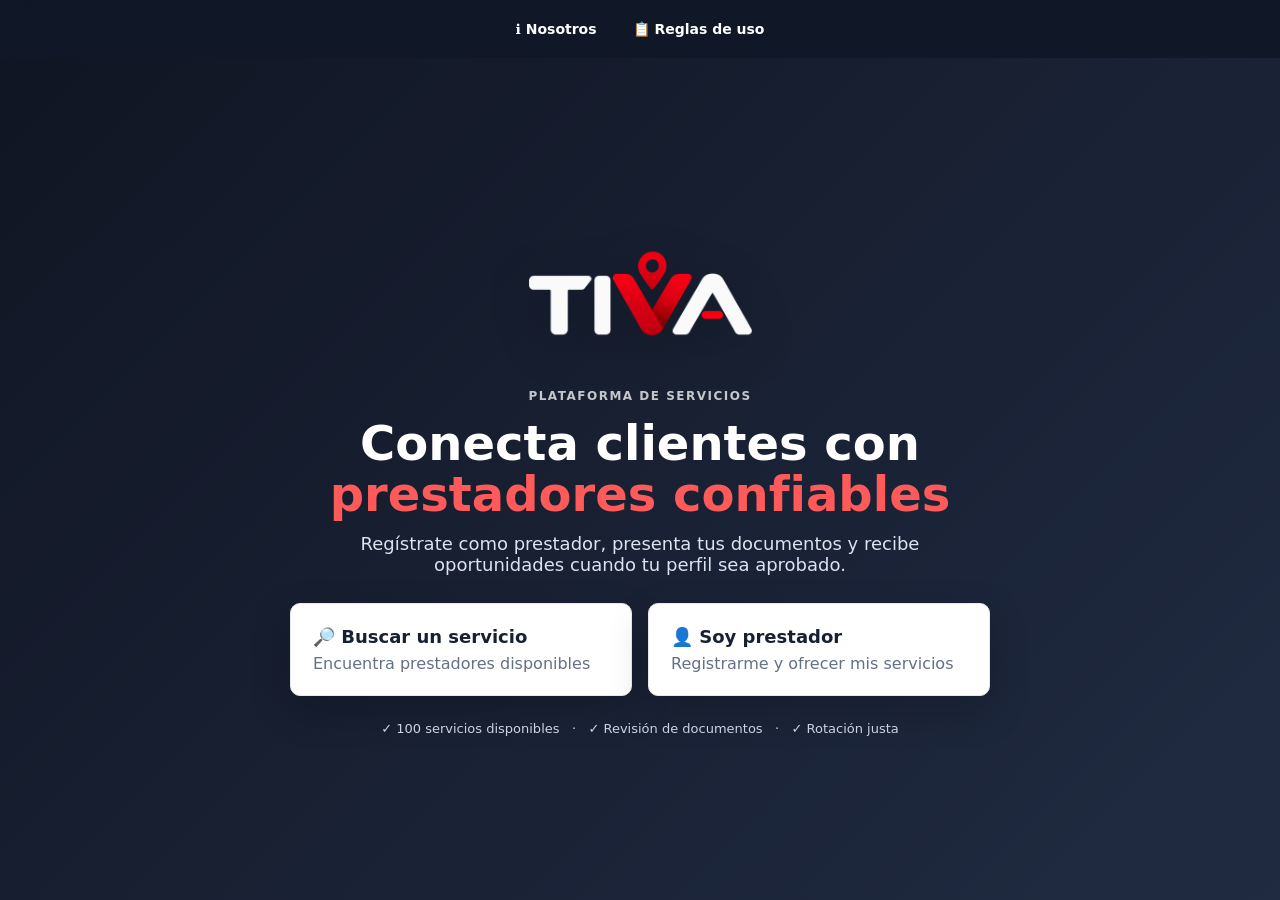
==== index.html @ a27b2aab "Add files via upload" ====
<!doctype html>
<html lang="es">
<head>
<meta charset="utf-8"><meta name="viewport" content="width=device-width,initial-scale=1">
<title>TIVA — Servicios cerca de ti</title><link rel="stylesheet" href="style.css">
</head>
<body>
<div id="landing" class="landing">
  <div class="hero">
    <img class="tiva-logo landing-logo" src="tiva-logo.png" alt="TIVA — Servicios cerca de ti">
    <span class="eyebrow">PLATAFORMA DE SERVICIOS</span>
    <h1>Conecta clientes con<br><span>prestadores confiables</span></h1>
    <p>Regístrate como prestador, presenta tus documentos y recibe oportunidades cuando tu perfil sea aprobado.</p>
    <div class="access-grid">
      <button id="customerAccessBtn" class="access-card"><b>🔎 Buscar un servicio</b><span>Encuentra prestadores disponibles</span></button>
      <button id="providerAccessBtn" class="access-card"><b>👤 Soy prestador</b><span>Registrarme y ofrecer mis servicios</span></button>
          </div>
    <div class="trust">✓ 100 servicios disponibles &nbsp; · &nbsp; ✓ Revisión de documentos &nbsp; · &nbsp; ✓ Rotación justa</div>
  </div>
</div>

<nav class="public-nav" aria-label="Navegación principal">
  <a href="#" id="navAbout">ℹ️ Nosotros</a>
  <a href="#" id="navRules">📋 Reglas de uso</a>
</nav>

<section id="aboutView" class="view hidden"><main class="narrow"><section class="card info-page"><span class="eyebrow">NOSOTROS</span><h1>Conectamos personas con servicios</h1><p>TIVA es una plataforma digital que facilita el encuentro entre personas que necesitan un servicio y prestadores independientes disponibles en su ciudad. Nuestro propósito es hacer más sencillo descubrir opciones de servicio y contactar directamente al prestador por WhatsApp, manteniendo una experiencia clara, práctica y ordenada. TIVA no presta ni contrata los servicios ofrecidos: únicamente facilita la conexión entre las partes.</p><button class="primary" id="aboutBack">Volver</button></section></main></section>

<section id="rulesView" class="view hidden"><main class="narrow"><section class="card info-page"><span class="eyebrow">REGLAS DE USO DEL SERVICIO</span><h1>Reglas de uso de TIVA</h1><ol class="rules-list"><li><b>Objeto de TIVA.</b> TIVA es una plataforma de conexión entre personas que buscan servicios y prestadores independientes. TIVA facilita la búsqueda, muestra perfiles y permite iniciar el contacto directo.</li><li><b>Responsabilidad del prestador.</b> Cada prestador es responsable de la información que publica, de mantenerla actualizada y de cumplir los acuerdos que realice directamente con el usuario.</li><li><b>Responsabilidad del usuario.</b> El usuario debe proporcionar información adecuada, respetar al prestador y verificar directamente las condiciones antes de contratar.</li><li><b>Contacto por WhatsApp.</b> TIVA puede abrir una conversación directa entre usuario y prestador. Antes de iniciar el contacto, el usuario debe aceptar las condiciones de conexión.</li><li><b>Pagos y contratación.</b> Precios, anticipos, pagos, horarios, alcance, garantías y demás condiciones son acordados directamente entre usuario y prestador. TIVA no recibe ni administra esos pagos.</li><li><b>Información de los perfiles.</b> Los perfiles deben contener información veraz. TIVA puede revisar, corregir, suspender o retirar perfiles cuando sea necesario para proteger la plataforma y sus usuarios.</li><li><b>Conductas no permitidas.</b> No se permite usar TIVA para actividades ilegales, engañosas, fraudulentas, abusivas, discriminatorias o que vulneren los derechos de terceros.</li><li><b>Suspensión y retiro.</b> TIVA puede suspender o retirar un perfil cuando exista incumplimiento de estas reglas, información falsa, documentación irregular o comportamiento que afecte la seguridad de otros usuarios.</li><li><b>Renovaciones.</b> Las membresías tienen una vigencia determinada. Cuando una membresía vence, el perfil puede dejar de aparecer en las búsquedas hasta completar y aprobar la renovación correspondiente.</li><li><b>Documentación.</b> Cuando TIVA solicite documentos para verificar una solicitud de prestador, estos deben ser legítimos y corresponder a la persona registrada. La versión comercial deberá implementar almacenamiento seguro y controles de acceso.</li><li><b>Limitación de responsabilidad.</b> TIVA no presta, contrata, supervisa ni garantiza los servicios ofrecidos por los prestadores y no responde por incumplimientos, daños, pérdidas, pagos, acuerdos o conflictos derivados de la contratación directa.</li><li><b>Uso responsable.</b> Al utilizar TIVA, el usuario y el prestador aceptan actuar de buena fe y resolver directamente cualquier condición comercial del servicio.</li></ol><p class="security-note">Estas reglas constituyen una base funcional del prototipo. Antes del lanzamiento comercial, los términos y condiciones deben ser revisados por asesoría jurídica en Colombia.</p><button class="primary" id="rulesBack">Volver</button></section></main></section>

<section id="customerView" class="view hidden">
<header class="topbar"><div><b>Buscar servicios</b><small>Encuentra prestadores disponibles cerca de ti</small></div><button id="customerHomeBtn" class="secondary">← Inicio</button></header>
<main class="narrow">
<section class="card intro"><span class="eyebrow">ENCUENTRA UN SERVICIO</span><h1>¿Qué necesitas?</h1><p>Selecciona la ciudad y el servicio. TIVA te mostrará al menos 5 prestadores disponibles cuando existan suficientes perfiles.</p></section>
<section class="card"><form id="searchServiceForm" class="form-grid"><label>Ciudad<select id="customerCity" required><option value="">Selecciona una ciudad</option><option value="Buenaventura">Buenaventura</option></select></label><label>Servicio<select id="customerService" required></select></label><label class="full">Describe brevemente lo que necesitas<textarea id="customerDescription" rows="3" placeholder="Ej. Necesito reparar una fuga de agua..."></textarea></label><div class="full actions"><button class="primary" type="submit">Buscar prestadores</button></div></form></section>
<section id="customerResults" class="card hidden"><div class="section-title"><div><h2>Prestadores disponibles</h2><p id="resultsSummary"></p></div><span class="badge" id="resultsCount"></span></div><div id="providerCards" class="provider-cards"></div></section>
</main></section>

<section id="renewalView" class="view hidden">
<header class="topbar"><div><b>Renovación de membresía</b><small>Comprobación de pago TIVA</small></div><button id="renewHomeBtn" class="secondary">← Inicio</button></header>
<main class="narrow">
<section class="card intro"><img class="tiva-logo auth-logo" src="tiva-logo.png" alt="TIVA"><span class="eyebrow">RENOVACIÓN</span><h1>Solicita la renovación de tu membresía</h1><p>Completa tus datos, elige tu plan y adjunta el comprobante de pago.</p><div class="renew-warning">⏱️ <b>Importante:</b> la comprobación del pago puede tomar hasta <b>24 horas</b>. Tu perfil volverá a estar activo una vez aprobado el comprobante.</div></section>
<section class="card"><form id="renewalRequestForm" class="form-grid">
<label>Nombre completo<input name="name" required></label>
<label>WhatsApp<input name="phone" required placeholder="3001234567"></label>
<label>Ciudad<select name="city" required><option value="">Selecciona una ciudad</option><option value="Buenaventura">Buenaventura</option></select></label>
<label>Servicio<select name="service" id="renewalService" required></select></label>
<label>Plan<select name="plan" required><option value="mensual">Mensual</option><option value="anual">Anual</option></select></label>
<label>Valor pagado<input name="amount" required placeholder="Ej. 50000"></label>
<label>Fecha del pago<input type="date" name="paymentDate" id="renewalPaymentDate" required></label>
<label>Comprobante <span class="limit">Máx. 5 MB</span><input type="file" name="receipt" id="renewalReceipt" accept="image/*,.pdf" required><small>Adjunta una imagen o PDF legible.</small></label>
<label class="full">Observaciones<textarea name="notes" rows="4" placeholder="Información adicional, si aplica."></textarea></label>
<div class="full security-note">🔒 El comprobante se envía para revisión administrativa. <b>El proceso de comprobación toma hasta 24 horas.</b></div>
<div class="full actions"><button type="button" id="renewalCancel">Cancelar</button><button class="primary" type="submit">Enviar comprobante</button></div>
</form><div id="renewalSuccess" class="success-box hidden"></div></section>
</main></section>

<section id="providerView" class="view hidden">
<header class="topbar"><div><b>Portal del prestador</b><small>Registro y solicitud de activación</small></div><button id="providerHomeBtn" class="secondary">← Inicio</button></header>
<main class="narrow">
  <section class="card intro"><span class="eyebrow">NUEVO PRESTADOR</span><h1>Registra tu servicio</h1><p>Completa tus datos. Tu solicitud será revisada por administración antes de que puedas recibir solicitudes de clientes.</p></section>
  <section class="card">
    <form id="registerForm" class="form-grid">
      <label>Nombre completo<input name="name" required placeholder="Ej. Juan Pérez"></label>
      <label>Servicio<select name="service" id="registerService" required></select></label>
      <label>Ciudad<select name="city" required><option value="">Selecciona una ciudad</option><option value="Buenaventura">Buenaventura</option></select></label>
      <label>WhatsApp<input name="phone" required placeholder="Ej. 3001234567"></label>
      <label class="full">Descripción de tu servicio<textarea name="description" rows="4" placeholder="Experiencia, zona de atención, horarios, etc."></textarea></label>
      <label>Copia de cédula <span class="limit">Máx. 2 MB</span><input type="file" name="idDoc" id="idDoc" accept="image/*,.pdf" required><small>Se usa únicamente para revisión de la solicitud.</small></label>
      <label>Foto de perfil <span class="limit">Máx. 2 MB</span><input type="file" name="photo" id="photo" accept="image/*" required><small>Foto clara para identificar al prestador.</small></label>
      <div class="full security-note">🔒 <b>Protección de documentos:</b> esta versión es un prototipo. Los archivos reales no se guardan en el navegador; solo se registra su nombre y tamaño para simular la recepción. En producción se deben enviar a almacenamiento privado mediante HTTPS.</div>
      <div class="full actions"><button type="button" id="registerBack">Cancelar</button><button class="primary">Enviar solicitud</button></div>
    </form>
  </section>
  <section class="card"><div class="section-title"><div><h2>100 servicios disponibles</h2><p>Elige el servicio que mejor corresponda a lo que ofreces.</p></div></div><div id="serviceCatalog" class="service-catalog"></div></section>
</main>
</section>

<div class="modal hidden" id="termsModal"><div class="modalbox"><div class="modalhead"><h2>Antes de contactar al prestador</h2><button id="termsClose">×</button></div><div class="terms-box"><p><b>TIVA es una plataforma de conexión entre usuarios y prestadores de servicios.</b> TIVA facilita el contacto, pero no presta, contrata, supervisa ni garantiza los servicios ofrecidos por los prestadores.</p><p>El usuario y el prestador son responsables de acordar directamente las condiciones del servicio, incluyendo precio, alcance, horarios, pagos y demás condiciones.</p><p>TIVA no se hace responsable por incumplimientos, daños, pérdidas, pagos, acuerdos o cualquier situación derivada del servicio contratado directamente entre las partes.</p><p>Al continuar confirmas que has leído y aceptas estas condiciones.</p></div><label class="accept-row"><input type="checkbox" id="termsAccepted"> <span>He leído y acepto las condiciones de conexión de TIVA.</span></label><div class="actions"><button type="button" id="termsCancel">Cancelar</button><button class="primary" id="termsAccept" disabled>Aceptar y contactar por WhatsApp</button></div></div></div>

<script src="app.js"></script>
</body></html>
---- style.css ----
*{box-sizing:border-box}body{margin:0;font-family:Inter,system-ui,Arial,sans-serif;background:#f5f7fb;color:#172033}button,input,select,textarea{font:inherit}button{border:0;border-radius:10px;padding:11px 16px;cursor:pointer;background:#172033;color:white;font-weight:700}.primary{background:#d92828}.secondary{background:white;color:#172033;border:1px solid #dbe1ea}.hidden{display:none!important}.landing{min-height:100vh;display:grid;place-items:center;padding:30px;background:linear-gradient(135deg,#101522,#202b42)}.hero{width:min(900px,100%);text-align:center;color:white}.tiva-logo{display:block;object-fit:contain}.landing-logo{width:min(280px,62vw);height:auto;margin:0 auto 18px;filter:drop-shadow(0 12px 24px #0003)}.auth-logo{width:170px;height:auto;margin:0 auto 14px}.admin-brand{display:flex;align-items:center;gap:14px}.admin-logo{width:110px;height:auto}.logo{width:72px;height:72px;margin:0 auto 18px;border-radius:20px;display:grid;place-items:center;background:#d92828;font-size:38px;font-weight:900}.eyebrow{font-size:12px;font-weight:800;letter-spacing:1.5px;opacity:.75}.hero h1{font-size:48px;line-height:1.05;margin:14px 0}.hero h1 span{color:#ff5a5a}.hero p{max-width:650px;margin:0 auto 28px;color:#dce2ee;font-size:18px}.access-grid{display:grid;grid-template-columns:1fr 1fr;gap:16px;margin:25px auto;max-width:700px}.access-card{text-align:left;padding:22px;background:white;color:#172033;border:1px solid #e4e8ef;box-shadow:0 15px 40px #0003}.access-card b,.access-card span{display:block}.access-card b{font-size:18px;margin-bottom:7px}.access-card span{color:#647084;font-weight:500}.trust{font-size:13px;color:#cbd4e2}header,.topbar{padding:22px 30px;background:#111827;color:white;display:flex;justify-content:space-between;align-items:center;gap:15px}header h1{margin:0;font-size:25px}header p,header small,.topbar small{display:block;margin:4px 0 0;color:#aeb8c8}.head-actions{display:flex;gap:8px;flex-wrap:wrap}.head-actions .secondary,.topbar .secondary{background:#202a3c;color:white;border-color:#344055}main{padding:24px 30px;max-width:1500px;margin:auto}.narrow{max-width:1000px}.stats{display:grid;grid-template-columns:repeat(4,1fr);gap:15px;margin-bottom:18px}.stats div{background:white;border:1px solid #e4e8ef;border-radius:14px;padding:18px}.stats span{display:block;color:#68758a;font-size:13px}.stats strong{font-size:30px}.card{background:white;border:1px solid #e4e8ef;border-radius:15px;padding:20px;margin-bottom:18px;overflow:auto}.intro{margin-top:18px}.intro h1{margin:8px 0;font-size:32px}.section-title{display:flex;justify-content:space-between;gap:20px;align-items:center;margin-bottom:15px}.section-title h2{margin:0 0 4px}.section-title p{margin:0;color:#68758a}.badge,.status{padding:6px 10px;border-radius:999px;font-size:12px;font-weight:800;white-space:nowrap}.badge{background:#eef1f6}.status.ok{background:#e7f7ed;color:#17733a}.status.bad{background:#fde9e9;color:#a52222}.status.off{background:#edf0f4;color:#5f6979}.toolbar{display:flex;gap:10px;margin-bottom:15px}.toolbar input,.toolbar select{flex:1}.form-grid{display:grid;grid-template-columns:1fr 1fr;gap:16px}.form-grid label,.modalbox label{display:flex;flex-direction:column;gap:7px;font-weight:700;font-size:14px}.full{grid-column:1/-1}.form-grid input,.form-grid select,.form-grid textarea,.modalbox input,.modalbox select,.modalbox textarea,.toolbar input,.toolbar select{width:100%;border:1px solid #d8dee8;border-radius:9px;padding:11px;background:white}.form-grid small{color:#788397;font-weight:400}.limit{float:right;color:#d92828;font-size:11px}.security-note,.note{background:#f5f7fa;border:1px solid #e1e6ee;padding:11px;border-radius:9px;color:#5d6879;font-size:13px}.actions{display:flex;justify-content:flex-end;gap:10px;margin-top:10px}table{width:100%;border-collapse:collapse;min-width:900px}th,td{padding:12px 10px;border-bottom:1px solid #edf0f4;text-align:left;font-size:13px}th{color:#697589;font-size:12px;text-transform:uppercase}.actions-cell{white-space:nowrap}.actions-cell button{padding:7px 9px;margin-right:4px;font-size:12px}.edit{background:#eef2f7;color:#243044}.renew{background:#fff1df;color:#7b4b00}.toggle{background:#e9eef6;color:#243044}.rotation-result{padding:18px;border-radius:12px;background:#f5f7fb}.rotation-result strong,.rotation-result span,.rotation-result small{display:block}.rotation-result span{margin-top:4px}.rotation-result small{margin-top:8px;color:#68758a}.service-catalog{display:grid;grid-template-columns:repeat(4,1fr);gap:8px}.service-catalog div{padding:9px 10px;border:1px solid #e6eaf0;border-radius:8px;font-size:13px}.modal{position:fixed;inset:0;background:#10152299;display:grid;place-items:center;padding:20px;z-index:10}.modalbox{background:white;border-radius:15px;width:min(760px,100%);max-height:90vh;overflow:auto;padding:22px}.modalhead{display:flex;justify-content:space-between;align-items:center;margin-bottom:18px}.modalhead h2{margin:0}.modalhead button{background:#eef1f5;color:#273247;font-size:20px;padding:5px 11px}.review-grid{display:grid;grid-template-columns:1fr 1fr;gap:10px;margin-bottom:15px}.review-grid p{margin:0;padding:11px;background:#f6f8fb;border-radius:8px}.review-grid .full{grid-column:1/-1}@media(max-width:800px){.access-grid,.stats,.form-grid{grid-template-columns:1fr 1fr}.service-catalog{grid-template-columns:repeat(2,1fr)}.hero h1{font-size:36px}header{align-items:flex-start;flex-direction:column}}@media(max-width:520px){.access-grid,.stats,.form-grid{grid-template-columns:1fr}.admin-brand{width:100%}.admin-logo{width:105px}.service-catalog{grid-template-columns:1fr}.hero h1{font-size:31px}main{padding:15px}.head-actions{width:100%}.head-actions button{flex:1}}
.auth-wrap{min-height:calc(100vh - 90px);display:grid;place-items:center}.auth-card{width:min(460px,100%);text-align:center}.auth-logo{width:170px;height:auto;margin:0 auto 14px}.auth-card h1{margin:8px 0}.auth-card p{color:#68758a}.auth-card form{text-align:left;display:grid;gap:14px;margin-top:20px}.auth-card label{display:flex;flex-direction:column;gap:7px;font-weight:700;font-size:14px}.auth-card input{width:100%;border:1px solid #d8dee8;border-radius:9px;padding:12px}.login-error{background:#fde9e9;color:#a52222;border:1px solid #f4caca;padding:10px;border-radius:9px;font-size:13px;font-weight:700}.auth-card .security-note{text-align:left;margin-top:15px}

.provider-cards{display:grid;grid-template-columns:repeat(auto-fit,minmax(260px,1fr));gap:16px}.provider-card{border:1px solid #e8e8e8;border-radius:16px;padding:18px;background:#fff}.provider-card h3{margin:0 0 6px}.provider-card .meta{color:#666;font-size:14px;margin:4px 0}.provider-card .wa-btn{width:100%;margin-top:14px}.terms-box{background:#f8f8f8;border-radius:14px;padding:18px;line-height:1.55;font-size:14px}.accept-row{display:flex!important;gap:10px;align-items:flex-start;margin-top:16px}.accept-row input{width:auto!important;margin-top:4px}.wa-btn{background:#25D366!important;color:#fff!important}.rotation-result .rotation-list{display:grid;gap:8px;margin-top:12px}.rotation-item{padding:10px;border:1px solid #eee;border-radius:10px}
.renew-warning{margin-top:16px;padding:14px;border-radius:12px;background:#fff6e5;border:1px solid #f1d28d;color:#765400}.success-box{margin-top:16px;padding:18px;border-radius:12px;background:#e9f8ee;border:1px solid #b8e3c6;color:#176b35;font-weight:700}.renewal-link{display:inline-block;margin-top:8px}.receipt-chip{font-size:12px;color:#5d6879}.review-actions{display:flex;gap:8px;flex-wrap:wrap}

.public-nav{position:fixed;top:0;left:0;right:0;z-index:5;display:flex;justify-content:center;gap:8px;padding:12px 16px;background:#111827eF;backdrop-filter:blur(10px)}.public-nav a{color:white;text-decoration:none;font-weight:800;font-size:14px;padding:9px 14px;border-radius:999px}.public-nav a:hover{background:#2a3447}.landing{padding-top:85px}.info-page{max-width:900px;margin:24px auto}.info-grid{display:grid;grid-template-columns:repeat(3,1fr);gap:12px;margin:22px 0}.info-grid>div{background:#f6f8fb;border:1px solid #e2e7ef;border-radius:12px;padding:16px}.info-grid p{color:#68758a}.rules-list{line-height:1.8;color:#4f5b6e;padding-left:22px}.nav-home{display:inline-flex;align-items:center;text-decoration:none;padding:10px 14px;border-radius:10px;box-sizing:border-box}.auth-wrap{min-height:calc(100vh - 85px);display:grid;place-items:center;padding:30px}.auth-card{width:min(500px,100%)}
@media(max-width:600px){.public-nav{justify-content:flex-start;overflow-x:auto;white-space:nowrap}.public-nav a{font-size:12px;padding:8px 11px}.landing{padding-top:72px}.info-grid{grid-template-columns:1fr}.hero p{font-size:16px}.access-card{padding:18px}.topbar{padding:16px}.head-actions button{min-width:130px}.auth-wrap{padding:15px}}
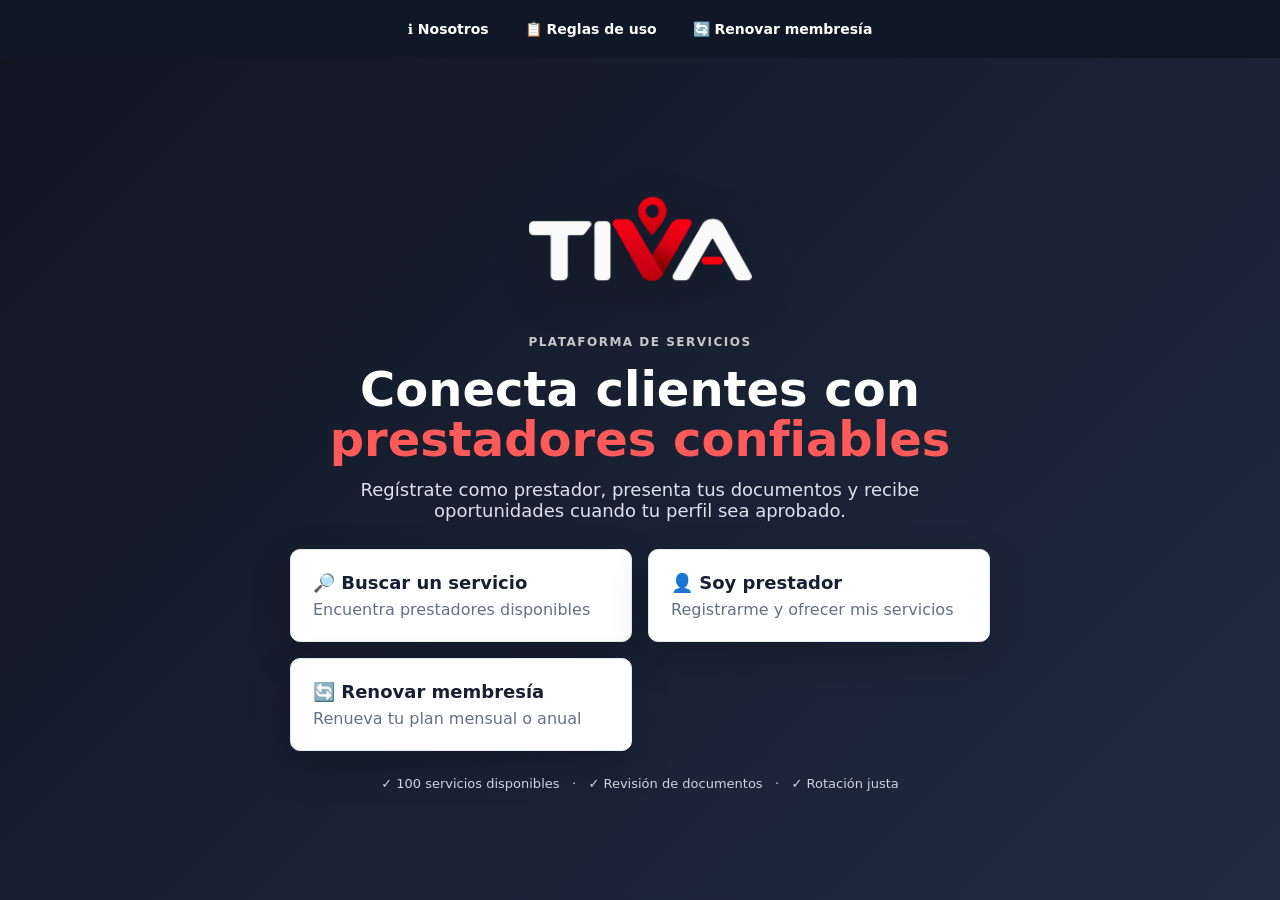
==== commit d828910f: "Add files via upload TIVA V18.1 correcion de enlace a renovacion membresia" ====
--- a/index.html
+++ b/index.html
@@ -14,6 +14,7 @@
     <div class="access-grid">
       <button id="customerAccessBtn" class="access-card"><b>🔎 Buscar un servicio</b><span>Encuentra prestadores disponibles</span></button>
       <button id="providerAccessBtn" class="access-card"><b>👤 Soy prestador</b><span>Registrarme y ofrecer mis servicios</span></button>
+      <button id="renewAccessBtn" class="access-card"><b>🔄 Renovar membresía</b><span>Renueva tu plan mensual o anual</span></button>
           </div>
     <div class="trust">✓ 100 servicios disponibles &nbsp; · &nbsp; ✓ Revisión de documentos &nbsp; · &nbsp; ✓ Rotación justa</div>
   </div>
@@ -22,6 +23,7 @@
 <nav class="public-nav" aria-label="Navegación principal">
   <a href="#" id="navAbout">ℹ️ Nosotros</a>
   <a href="#" id="navRules">📋 Reglas de uso</a>
+  <a href="#" id="navRenewal">🔄 Renovar membresía</a>
 </nav>
 
 <section id="aboutView" class="view hidden"><main class="narrow"><section class="card info-page"><span class="eyebrow">NOSOTROS</span><h1>Conectamos personas con servicios</h1><p>TIVA es una plataforma digital que facilita el encuentro entre personas que necesitan un servicio y prestadores independientes disponibles en su ciudad. Nuestro propósito es hacer más sencillo descubrir opciones de servicio y contactar directamente al prestador por WhatsApp, manteniendo una experiencia clara, práctica y ordenada. TIVA no presta ni contrata los servicios ofrecidos: únicamente facilita la conexión entre las partes.</p><button class="primary" id="aboutBack">Volver</button></section></main></section>
@@ -45,8 +47,14 @@
 <label>WhatsApp<input name="phone" required placeholder="3001234567"></label>
 <label>Ciudad<select name="city" required><option value="">Selecciona una ciudad</option><option value="Buenaventura">Buenaventura</option></select></label>
 <label>Servicio<select name="service" id="renewalService" required></select></label>
-<label>Plan<select name="plan" required><option value="mensual">Mensual</option><option value="anual">Anual</option></select></label>
-<label>Valor pagado<input name="amount" required placeholder="Ej. 50000"></label>
+<label>Plan<select name="plan" id="renewalPlan" required><option value="">Selecciona una membresía</option><option value="mensual">Mensual — $20.000 COP</option><option value="anual">Anual — $100.000 COP</option></select></label>
+<div class="full payment-box" id="membershipPaymentBox">
+  <h3>Pago de la membresía</h3>
+  <p id="paymentAmountText">Selecciona una membresía para ver el valor.</p>
+  <a id="paymentLinkBtn" class="primary payment-link disabled" href="#" target="_blank" rel="noopener" aria-disabled="true">Pagar con Nequi</a>
+  <p class="payment-note">Después de realizar el pago, regresa a TIVA y adjunta el comprobante para que administración pueda verificarlo.</p>
+</div>
+<input type="hidden" name="amount" id="renewalAmount">
 <label>Fecha del pago<input type="date" name="paymentDate" id="renewalPaymentDate" required></label>
 <label>Comprobante <span class="limit">Máx. 5 MB</span><input type="file" name="receipt" id="renewalReceipt" accept="image/*,.pdf" required><small>Adjunta una imagen o PDF legible.</small></label>
 <label class="full">Observaciones<textarea name="notes" rows="4" placeholder="Información adicional, si aplica."></textarea></label>
@@ -68,8 +76,18 @@
       <label class="full">Descripción de tu servicio<textarea name="description" rows="4" placeholder="Experiencia, zona de atención, horarios, etc."></textarea></label>
       <label>Copia de cédula <span class="limit">Máx. 2 MB</span><input type="file" name="idDoc" id="idDoc" accept="image/*,.pdf" required><small>Se usa únicamente para revisión de la solicitud.</small></label>
       <label>Foto de perfil <span class="limit">Máx. 2 MB</span><input type="file" name="photo" id="photo" accept="image/*" required><small>Foto clara para identificar al prestador.</small></label>
-      <div class="full security-note">🔒 <b>Protección de documentos:</b> esta versión es un prototipo. Los archivos reales no se guardan en el navegador; solo se registra su nombre y tamaño para simular la recepción. En producción se deben enviar a almacenamiento privado mediante HTTPS.</div>
-      <div class="full actions"><button type="button" id="registerBack">Cancelar</button><button class="primary">Enviar solicitud</button></div>
+      <div class="full security-note">🔒 <b>Protección de documentos:</b> los archivos se envían directamente al servidor para revisión administrativa. La cédula queda restringida al administrador; si la solicitud es aprobada, la foto enviada se asociará al perfil del prestador.</div>
+      <div class="full privacy-box">
+        <h3>Autorización para el tratamiento de datos personales</h3>
+        <p>Para registrarte como prestador en TIVA, <b>TIVA</b> recolectará y tratará los datos que suministres en este formulario, incluidos tus datos de contacto, información del servicio, ciudad, documento de identificación y fotografía.</p>
+        <p><b>Finalidades:</b> verificar tu identidad e información, revisar y gestionar tu solicitud, administrar tu perfil si es aprobado, permitir que los usuarios encuentren y contacten tu perfil, gestionar tu membresía y cumplir obligaciones legales.</p>
+        <p>Como titular puedes conocer, actualizar y rectificar tus datos, solicitar su supresión o revocar la autorización cuando corresponda, y ejercer los demás derechos previstos en la normativa aplicable.</p>
+        <p><b>Responsable del tratamiento:</b> Bladimir Mena — CEO &amp; Founder de TIVA<br><b>Correo para ejercer derechos:</b> tivaservices@gmail.com</p>
+        <p>La información y los documentos enviados serán <b>revisados por la administración de TIVA antes de aprobar o activar tu perfil</b>. La autorización es previa, expresa e informada y quedará registrada junto con la fecha y versión de esta autorización.</p>
+        <label class="consent-check"><input type="checkbox" name="dataConsent" id="dataConsent" required> <span>He leído y autorizo a TIVA para el tratamiento de mis datos personales conforme a esta autorización.</span></label>
+      </div>
+      <div class="full actions"><button type="button" id="registerBack">Cancelar</button><button class="primary" id="registerSubmit" disabled>Enviar solicitud</button></div>
+      <div id="registerSuccess" class="success-box hidden"></div>
     </form>
   </section>
   <section class="card"><div class="section-title"><div><h2>100 servicios disponibles</h2><p>Elige el servicio que mejor corresponda a lo que ofreces.</p></div></div><div id="serviceCatalog" class="service-catalog"></div></section>
--- a/style.css
+++ b/style.css
@@ -6,3 +6,11 @@
 
 .public-nav{position:fixed;top:0;left:0;right:0;z-index:5;display:flex;justify-content:center;gap:8px;padding:12px 16px;background:#111827eF;backdrop-filter:blur(10px)}.public-nav a{color:white;text-decoration:none;font-weight:800;font-size:14px;padding:9px 14px;border-radius:999px}.public-nav a:hover{background:#2a3447}.landing{padding-top:85px}.info-page{max-width:900px;margin:24px auto}.info-grid{display:grid;grid-template-columns:repeat(3,1fr);gap:12px;margin:22px 0}.info-grid>div{background:#f6f8fb;border:1px solid #e2e7ef;border-radius:12px;padding:16px}.info-grid p{color:#68758a}.rules-list{line-height:1.8;color:#4f5b6e;padding-left:22px}.nav-home{display:inline-flex;align-items:center;text-decoration:none;padding:10px 14px;border-radius:10px;box-sizing:border-box}.auth-wrap{min-height:calc(100vh - 85px);display:grid;place-items:center;padding:30px}.auth-card{width:min(500px,100%)}
 @media(max-width:600px){.public-nav{justify-content:flex-start;overflow-x:auto;white-space:nowrap}.public-nav a{font-size:12px;padding:8px 11px}.landing{padding-top:72px}.info-grid{grid-template-columns:1fr}.hero p{font-size:16px}.access-card{padding:18px}.topbar{padding:16px}.head-actions button{min-width:130px}.auth-wrap{padding:15px}}
+
+.review-photo{display:flex;justify-content:center;align-items:center;padding:10px}.review-photo img{max-width:220px;max-height:280px;object-fit:cover;border-radius:14px;border:1px solid #ddd}.review-grid a.secondary{display:inline-block;margin-top:6px;padding:6px 9px;font-size:12px;text-decoration:none}
+
+.provider-avatar{width:92px;height:92px;margin:0 auto 12px;border-radius:50%;overflow:hidden;border:3px solid #fff;box-shadow:0 4px 16px rgba(0,0,0,.12)}.provider-avatar img{width:100%;height:100%;object-fit:cover;display:block}
+.privacy-box{margin-top:8px;padding:18px;border:1px solid rgba(180,30,30,.25);border-radius:14px;background:rgba(255,255,255,.04)}
+.privacy-box h3{margin:0 0 10px}.privacy-box p{margin:8px 0;line-height:1.5}.consent-check{display:flex;gap:10px;align-items:flex-start;margin-top:14px;font-weight:600}.consent-check input{margin-top:4px;transform:scale(1.15)}
+
+.payment-box{margin-top:4px;padding:18px;border:1px solid #dfe5ee;border-radius:14px;background:#f8fafc}.payment-box h3{margin:0 0 8px}.payment-box p{margin:6px 0}.payment-link{display:inline-block;text-decoration:none;margin-top:10px}.payment-link.disabled{opacity:.55;pointer-events:none;cursor:not-allowed}.payment-note{font-size:13px;color:#5d6879}.payment-box + input{display:none}
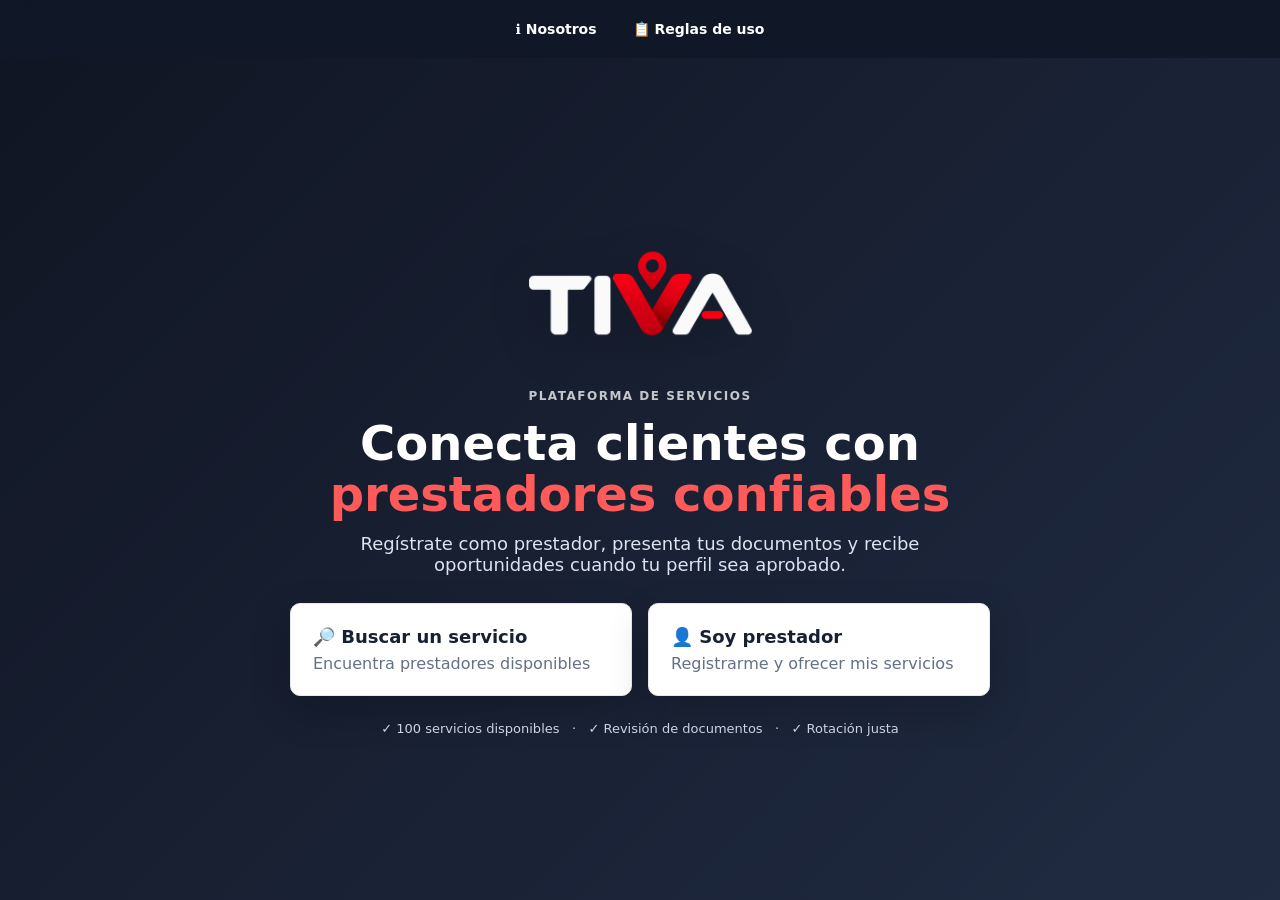
==== commit 4971bb62: "Add files via upload TIVA V18.2 — modulo de Renovación modificado" ====
--- a/index.html
+++ b/index.html
@@ -14,7 +14,6 @@
     <div class="access-grid">
       <button id="customerAccessBtn" class="access-card"><b>🔎 Buscar un servicio</b><span>Encuentra prestadores disponibles</span></button>
       <button id="providerAccessBtn" class="access-card"><b>👤 Soy prestador</b><span>Registrarme y ofrecer mis servicios</span></button>
-      <button id="renewAccessBtn" class="access-card"><b>🔄 Renovar membresía</b><span>Renueva tu plan mensual o anual</span></button>
           </div>
     <div class="trust">✓ 100 servicios disponibles &nbsp; · &nbsp; ✓ Revisión de documentos &nbsp; · &nbsp; ✓ Rotación justa</div>
   </div>
@@ -23,7 +22,6 @@
 <nav class="public-nav" aria-label="Navegación principal">
   <a href="#" id="navAbout">ℹ️ Nosotros</a>
   <a href="#" id="navRules">📋 Reglas de uso</a>
-  <a href="#" id="navRenewal">🔄 Renovar membresía</a>
 </nav>
 
 <section id="aboutView" class="view hidden"><main class="narrow"><section class="card info-page"><span class="eyebrow">NOSOTROS</span><h1>Conectamos personas con servicios</h1><p>TIVA es una plataforma digital que facilita el encuentro entre personas que necesitan un servicio y prestadores independientes disponibles en su ciudad. Nuestro propósito es hacer más sencillo descubrir opciones de servicio y contactar directamente al prestador por WhatsApp, manteniendo una experiencia clara, práctica y ordenada. TIVA no presta ni contrata los servicios ofrecidos: únicamente facilita la conexión entre las partes.</p><button class="primary" id="aboutBack">Volver</button></section></main></section>
@@ -39,27 +37,26 @@
 </main></section>
 
 <section id="renewalView" class="view hidden">
-<header class="topbar"><div><b>Renovación de membresía</b><small>Comprobación de pago TIVA</small></div><button id="renewHomeBtn" class="secondary">← Inicio</button></header>
+<header class="topbar"><div><b>Renovación de membresía</b><small>Pago y verificación TIVA</small></div><button id="renewHomeBtn" class="secondary">← Inicio</button></header>
 <main class="narrow">
-<section class="card intro"><img class="tiva-logo auth-logo" src="tiva-logo.png" alt="TIVA"><span class="eyebrow">RENOVACIÓN</span><h1>Solicita la renovación de tu membresía</h1><p>Completa tus datos, elige tu plan y adjunta el comprobante de pago.</p><div class="renew-warning">⏱️ <b>Importante:</b> la comprobación del pago puede tomar hasta <b>24 horas</b>. Tu perfil volverá a estar activo una vez aprobado el comprobante.</div></section>
+<section class="card intro"><img class="tiva-logo auth-logo" src="tiva-logo.png" alt="TIVA"><span class="eyebrow">RENOVACIÓN</span><h1>Renueva tu membresía TIVA</h1><p>Completa tus datos, elige tu membresía y realiza el pago de forma segura desde la plataforma de pago.</p><div class="renew-warning">⏱️ <b>Importante:</b> TIVA verificará el pago en un plazo de hasta <b>24 horas hábiles</b>. Los pagos realizados los <b>viernes</b> serán habilitados el <b>lunes hábil</b>, una vez realizada la verificación.</div></section>
 <section class="card"><form id="renewalRequestForm" class="form-grid">
 <label>Nombre completo<input name="name" required></label>
 <label>WhatsApp<input name="phone" required placeholder="3001234567"></label>
 <label>Ciudad<select name="city" required><option value="">Selecciona una ciudad</option><option value="Buenaventura">Buenaventura</option></select></label>
 <label>Servicio<select name="service" id="renewalService" required></select></label>
-<label>Plan<select name="plan" id="renewalPlan" required><option value="">Selecciona una membresía</option><option value="mensual">Mensual — $20.000 COP</option><option value="anual">Anual — $100.000 COP</option></select></label>
+<label class="full">Membresía<select name="plan" id="renewalPlan" required><option value="">Selecciona una membresía</option><option value="mensual">Mensual — $20.000 COP</option><option value="anual">Anual — $100.000 COP</option></select></label>
+<div class="full membership-info" id="membershipInfo">
+  <h3>Elige la membresía que más te conviene</h3>
+  <div class="membership-benefits" id="membershipBenefits"><p>Selecciona una opción para conocer brevemente su vigencia y beneficios.</p></div>
+</div>
 <div class="full payment-box" id="membershipPaymentBox">
   <h3>Pago de la membresía</h3>
-  <p id="paymentAmountText">Selecciona una membresía para ver el valor.</p>
-  <a id="paymentLinkBtn" class="primary payment-link disabled" href="#" target="_blank" rel="noopener" aria-disabled="true">Pagar con Nequi</a>
-  <p class="payment-note">Después de realizar el pago, regresa a TIVA y adjunta el comprobante para que administración pueda verificarlo.</p>
+  <p id="paymentAmountText">Selecciona una membresía para continuar.</p>
+  <button id="paymentLinkBtn" class="primary payment-link" type="submit" disabled>Pagar con Nequi</button>
+  <p class="payment-note">Al pulsar <b>Pagar con Nequi</b>, tu solicitud quedará registrada y serás llevado al enlace de pago correspondiente a la membresía seleccionada.</p>
 </div>
-<input type="hidden" name="amount" id="renewalAmount">
-<label>Fecha del pago<input type="date" name="paymentDate" id="renewalPaymentDate" required></label>
-<label>Comprobante <span class="limit">Máx. 5 MB</span><input type="file" name="receipt" id="renewalReceipt" accept="image/*,.pdf" required><small>Adjunta una imagen o PDF legible.</small></label>
-<label class="full">Observaciones<textarea name="notes" rows="4" placeholder="Información adicional, si aplica."></textarea></label>
-<div class="full security-note">🔒 El comprobante se envía para revisión administrativa. <b>El proceso de comprobación toma hasta 24 horas.</b></div>
-<div class="full actions"><button type="button" id="renewalCancel">Cancelar</button><button class="primary" type="submit">Enviar comprobante</button></div>
+<div class="full security-note">🔒 <b>Verificación:</b> TIVA revisará el pago en un plazo de hasta <b>24 horas hábiles</b>. Los pagos realizados los <b>viernes</b> serán habilitados el <b>lunes hábil</b>, después de su verificación.</div>
 </form><div id="renewalSuccess" class="success-box hidden"></div></section>
 </main></section>
 
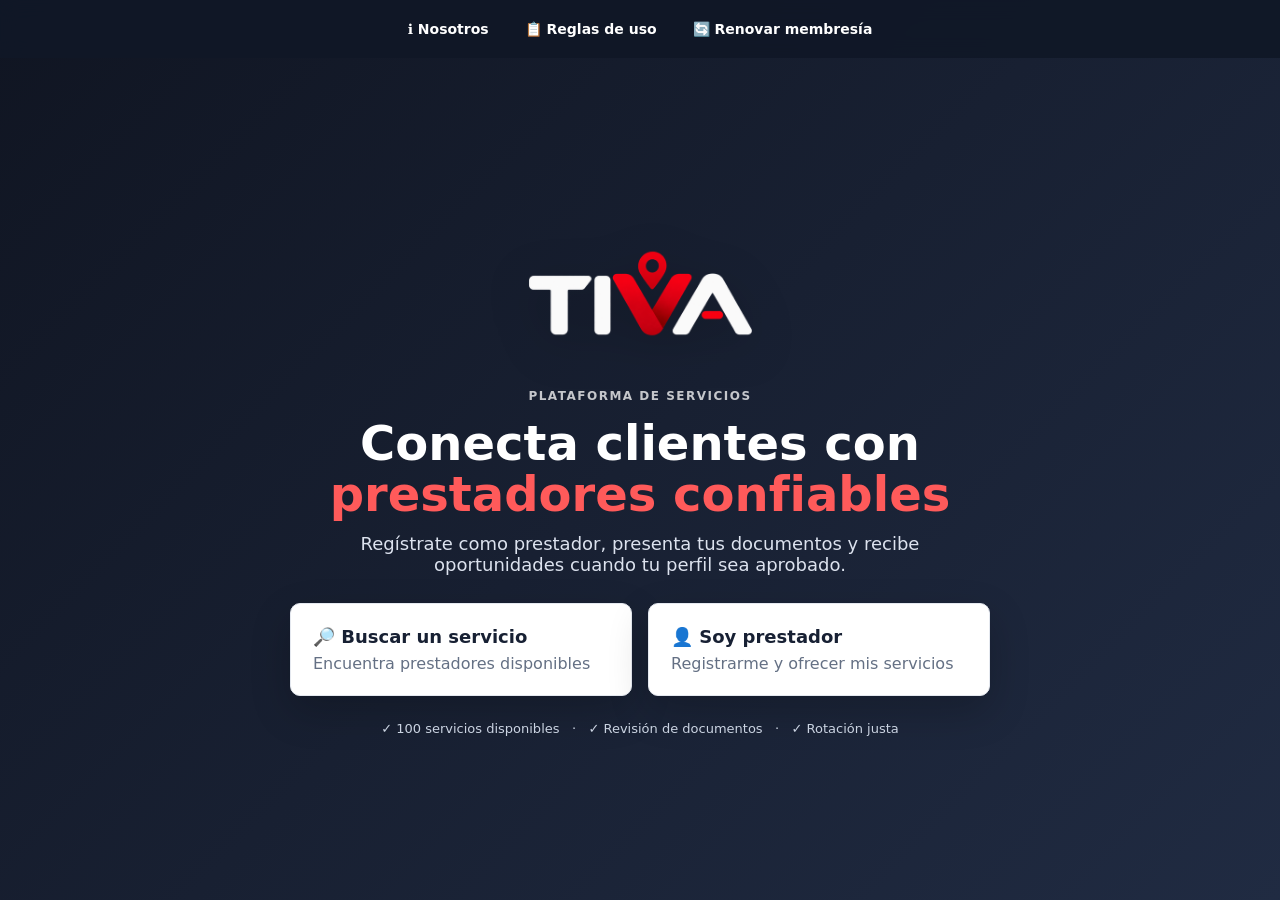
==== commit 6dc88aa5: "Add files via upload TIVA V18.3. renovacion solo en menu superir, eliminado del modulo de administra" ====
--- a/index.html
+++ b/index.html
@@ -22,6 +22,7 @@
 <nav class="public-nav" aria-label="Navegación principal">
   <a href="#" id="navAbout">ℹ️ Nosotros</a>
   <a href="#" id="navRules">📋 Reglas de uso</a>
+  <a href="#" id="navRenewal">🔄 Renovar membresía</a>
 </nav>
 
 <section id="aboutView" class="view hidden"><main class="narrow"><section class="card info-page"><span class="eyebrow">NOSOTROS</span><h1>Conectamos personas con servicios</h1><p>TIVA es una plataforma digital que facilita el encuentro entre personas que necesitan un servicio y prestadores independientes disponibles en su ciudad. Nuestro propósito es hacer más sencillo descubrir opciones de servicio y contactar directamente al prestador por WhatsApp, manteniendo una experiencia clara, práctica y ordenada. TIVA no presta ni contrata los servicios ofrecidos: únicamente facilita la conexión entre las partes.</p><button class="primary" id="aboutBack">Volver</button></section></main></section>
